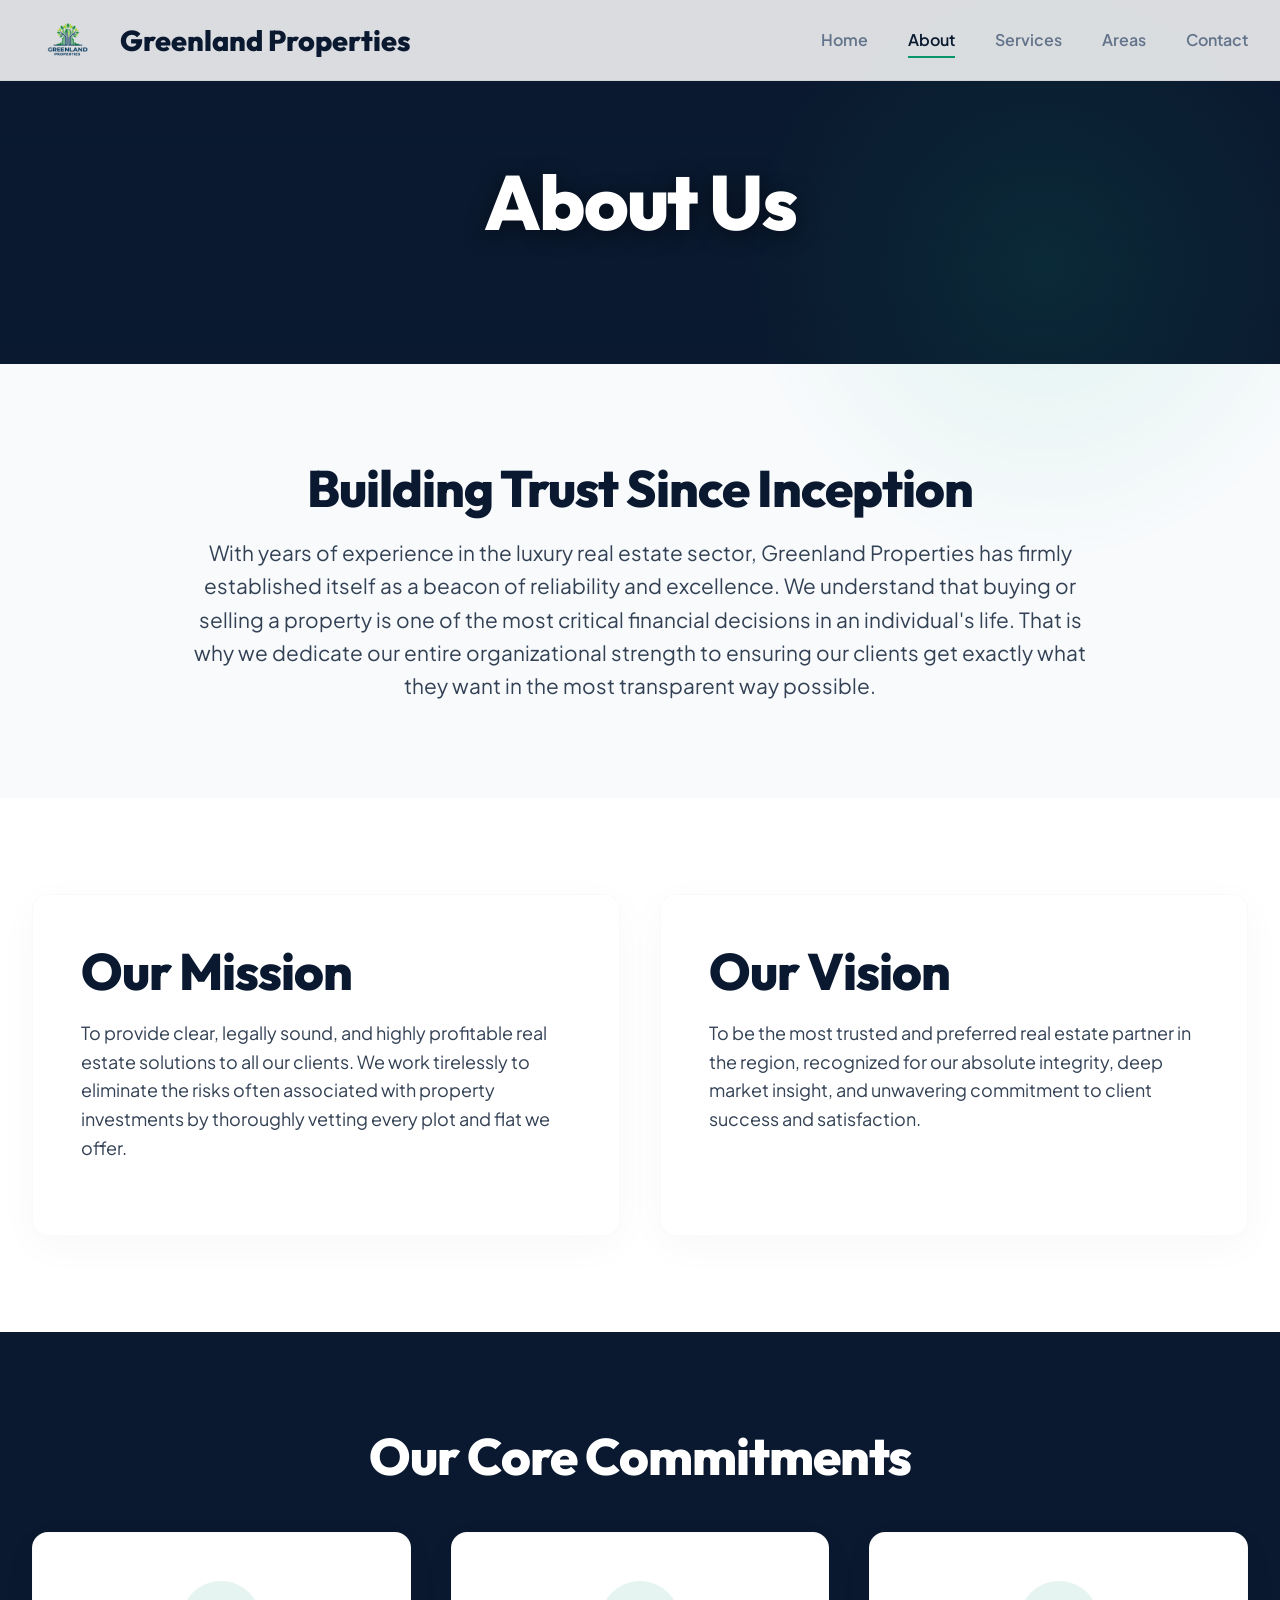
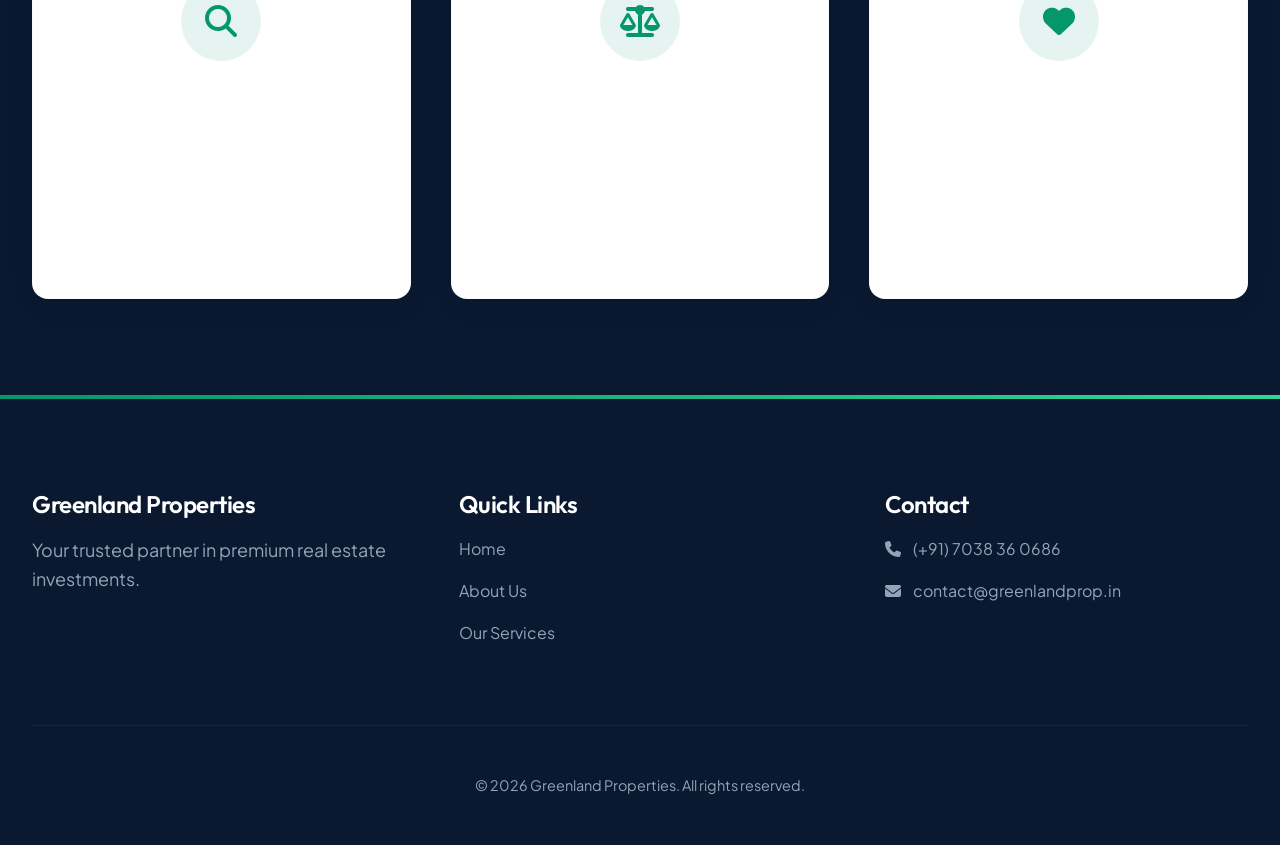
==== about.html @ 23082837 "New layout" ====
<!DOCTYPE html>
<html lang="en">
<head>
  <meta charset="UTF-8">
  <meta name="viewport" content="width=device-width, initial-scale=1.0">
  <title>About Us - Greenland Properties</title>
  
  <link rel="preconnect" href="https://fonts.googleapis.com">
  <link rel="preconnect" href="https://fonts.gstatic.com" crossorigin>
  <link href="https://fonts.googleapis.com/css2?family=Outfit:wght@300;400;600;800&family=Plus+Jakarta+Sans:wght@400;500;600;700&display=swap" rel="stylesheet">
  <link rel="stylesheet" href="https://cdnjs.cloudflare.com/ajax/libs/font-awesome/6.4.0/css/all.min.css">
  <link rel="stylesheet" href="assets/css/style.css">
</head>
<body>

  <!-- HEADER -->
  <header class="header">
    <div class="container nav-container">
      <a href="index.html" class="logo">
        <img src="assets/images/Logo.png" alt="Logo" class="brand-logo" onerror="this.src='https://placehold.co/200x50?text=LOGO'">
        Greenland Properties
      </a>
      <nav>
        <ul class="nav-menu">
          <li><a href="index.html" class="nav-link">Home</a></li>
          <li><a href="about.html" class="nav-link active">About</a></li>
          <li><a href="services.html" class="nav-link">Services</a></li>
          <li><a href="areas.html" class="nav-link">Areas</a></li>
          <li><a href="contact.html" class="nav-link">Contact</a></li>
        </ul>
      </nav>
    </div>
  </header>

  <main id="page-content" class="fade-wrapper">
    <!-- HERO -->
    <section class="hero" style="padding: 10rem 0 6rem;">
      <div class="container hero-content text-center">
        <h1 class="reveal">About Us</h1>
      </div>
    </section>

    <!-- INTRO -->
    <section class="section">
      <div class="container text-center">
        <h2 class="reveal">Building Trust Since Inception</h2>
        <p class="reveal" style="font-size: 1.3rem; max-width: 900px; margin: 0 auto;">With years of experience in the luxury real estate sector, Greenland Properties has firmly established itself as a beacon of reliability and excellence. We understand that buying or selling a property is one of the most critical financial decisions in an individual's life. That is why we dedicate our entire organizational strength to ensuring our clients get exactly what they want in the most transparent way possible.</p>
      </div>
    </section>

    <!-- MISSION & VISION -->
    <section class="section bg-light">
      <div class="container">
        <div class="crowded-flex">
          <div class="card reveal" style="flex: 1 1 400px;">
            <h2>Our Mission</h2>
            <p>To provide clear, legally sound, and highly profitable real estate solutions to all our clients. We work tirelessly to eliminate the risks often associated with property investments by thoroughly vetting every plot and flat we offer.</p>
          </div>
          <div class="card reveal" style="flex: 1 1 400px;">
            <h2>Our Vision</h2>
            <p>To be the most trusted and preferred real estate partner in the region, recognized for our absolute integrity, deep market insight, and unwavering commitment to client success and satisfaction.</p>
          </div>
        </div>
      </div>
    </section>

    <!-- COMMITMENT -->
    <section class="section bg-dark">
      <div class="container">
        <h2 class="text-center reveal">Our Core Commitments</h2>
        <div class="dense-grid">
          <div class="card reveal text-center">
            <div style="background: rgba(5, 150, 105, 0.1); width: 80px; height: 80px; margin: 0 auto 1.5rem; border-radius: 50%; display: flex; align-items:center; justify-content:center;">
              <i class="fas fa-search" style="font-size: 2rem; color: var(--accent-green);"></i>
            </div>
            <h3 style="justify-content: center;">Transparency</h3>
            <p>No hidden fees or surprise clauses. We deliver open communication at every step.</p>
          </div>
          <div class="card reveal text-center">
             <div style="background: rgba(5, 150, 105, 0.1); width: 80px; height: 80px; margin: 0 auto 1.5rem; border-radius: 50%; display: flex; align-items:center; justify-content:center;">
              <i class="fas fa-balance-scale" style="font-size: 2rem; color: var(--accent-green);"></i>
            </div>
            <h3 style="justify-content: center;">Legal Integrity</h3>
            <p>We do not compromise on the legal status of the properties we deal in.</p>
          </div>
          <div class="card reveal text-center">
             <div style="background: rgba(5, 150, 105, 0.1); width: 80px; height: 80px; margin: 0 auto 1.5rem; border-radius: 50%; display: flex; align-items:center; justify-content:center;">
              <i class="fas fa-heart" style="font-size: 2rem; color: var(--accent-green);"></i>
            </div>
            <h3 style="justify-content: center;">Client First</h3>
            <p>Your investment goals dictate our strategy. We listen and then we deliver.</p>
          </div>
        </div>
      </div>
    </section>
  </main>

  <!-- FOOTER -->
  <footer class="footer">
    <!-- Footer content omitted for brevity in code blocks, but it identical to index -->
    <div class="container">
      <div class="footer-grid reveal">
        <div>
          <h3>Greenland Properties</h3>
          <p style="margin-top: 1rem;">Your trusted partner in premium real estate investments.</p>
        </div>
        <div>
          <h3>Quick Links</h3>
          <ul style="margin-top: 1rem;">
            <li><a href="index.html">Home</a></li>
            <li><a href="about.html">About Us</a></li>
            <li><a href="services.html">Our Services</a></li>
          </ul>
        </div>
        <div>
          <h3>Contact</h3>
          <ul style="margin-top: 1rem;">
            <li><i class="fas fa-phone" style="width: 25px;"></i> (+91) 7038 36 0686</li>
            <li><i class="fas fa-envelope" style="width: 25px;"></i> contact@greenlandprop.in</li>
          </ul>
        </div>
      </div>
      <div class="copyright">
        &copy; 2026 Greenland Properties. All rights reserved.
      </div>
    </div>
  </footer>

  <script src="assets/js/main.js"></script>
</body>
</html>
---- assets/css/style.css ----
/* ======================================= */
/* Premium Reset & Variables */
/* ======================================= */
@import url('https://fonts.googleapis.com/css2?family=Outfit:wght@300;400;600;800&family=Plus+Jakarta+Sans:wght@400;500;600;700&display=swap');

:root {
  --primary-white: #FFFFFF;
  --secondary-bg: #F8FAFC; /* Frosty gray */
  --primary-dark-blue: #0A192F; /* Premium tech navy */
  --secondary-blue: #112240;
  --accent-green: #059669; /* Emerald premium */
  --accent-green-hover: #10B981;

  --heading-font: 'Outfit', sans-serif;
  --body-font: 'Plus Jakarta Sans', sans-serif;

  --transition-smooth: all 0.5s cubic-bezier(0.25, 1, 0.5, 1);
}

* {
  margin: 0;
  padding: 0;
  box-sizing: border-box;
}

body {
  font-family: var(--body-font);
  color: #334155; /* Slate color for premium readability */
  background-color: var(--secondary-bg);
  line-height: 1.6;
  overflow-x: hidden;
  font-size: 16px;
  -webkit-font-smoothing: antialiased;
}

/* ======================================= */
/* Typography */
/* ======================================= */
h1, h2, h3, h4, h5, h6 {
  font-family: var(--heading-font);
  font-weight: 800;
  line-height: 1.1;
  color: var(--primary-dark-blue);
  margin-bottom: 1.2rem;
  letter-spacing: -0.02em;
}

h1 { font-size: clamp(3rem, 6vw, 5rem); }
h2 { font-size: clamp(2.2rem, 4vw, 3.5rem); }
h3 { font-size: clamp(1.5rem, 2.5vw, 2rem); font-weight: 600; }
h4 { font-size: 1.25rem; font-weight: 600; }

p { margin-bottom: 1.5rem; font-size: 1.125rem; }

/* ======================================= */
/* Seamless Transitions & Interaction */
/* ======================================= */
/* Wrapping block for JS to fade */
.fade-wrapper {
  opacity: 0;
  transform: translateY(15px);
  animation: pageFadeIn 0.8s cubic-bezier(0.16, 1, 0.3, 1) forwards;
}

.fade-wrapper.fade-out {
  opacity: 0;
  transform: translateY(-15px);
  transition: opacity 0.4s ease, transform 0.4s ease;
}

@keyframes pageFadeIn {
  to {
    opacity: 1;
    transform: translateY(0);
  }
}

/* Scroll Reveals */
.reveal {
  opacity: 0;
  transform: translateY(30px);
  transition: var(--transition-smooth);
}
.reveal.active {
  opacity: 1;
  transform: translateY(0);
}

/* Base Link */
a {
  color: var(--accent-green);
  text-decoration: none;
  transition: color 0.3s ease;
}
a:hover {
  color: var(--accent-green-hover);
}

/* ======================================= */
/* Layout & Density */
/* ======================================= */
.container {
  max-width: 1700px;
  margin: 0 auto;
  padding: 0 2rem;
}

.section {
  padding: 6rem 0;
}

.dense-grid {
  display: grid;
  grid-template-columns: repeat(auto-fit, minmax(320px, 1fr));
  gap: 2.5rem; 
  margin-top: 3rem;
}

.crowded-flex {
  display: flex;
  flex-wrap: wrap;
  align-items: stretch;
  gap: 2.5rem;
}

.text-center { text-align: center; }

/* Buttons  */
.btn {
  display: inline-flex;
  align-items: center;
  justify-content: center;
  padding: 1rem 2.5rem;
  background-color: var(--accent-green);
  color: var(--primary-white);
  border-radius: 50px;
  font-weight: 600;
  font-family: var(--body-font);
  font-size: 1.1rem;
  border: none;
  cursor: pointer;
  transition: var(--transition-smooth);
  box-shadow: 0 10px 25px rgba(5, 150, 105, 0.3);
}

.btn:hover {
  background-color: var(--accent-green-hover);
  transform: translateY(-4px);
  box-shadow: 0 15px 35px rgba(5, 150, 105, 0.4);
  color: white;
}

.btn-secondary {
  background-color: var(--primary-white);
  color: var(--primary-dark-blue);
  box-shadow: 0 10px 25px rgba(0,0,0,0.05);
}

.btn-secondary:hover {
  background-color: var(--primary-dark-blue);
  color: var(--primary-white);
  box-shadow: 0 15px 35px rgba(10, 25, 47, 0.2);
}

/* ======================================= */
/* Glassmorphism Header */
/* ======================================= */
.header {
  position: fixed;
  top: 0; left:0; right:0;
  background: rgba(255, 255, 255, 0.85);
  backdrop-filter: blur(16px);
  -webkit-backdrop-filter: blur(16px);
  z-index: 1000;
  padding: 1rem 0;
  border-bottom: 1px solid rgba(0,0,0,0.05);
  transition: var(--transition-smooth);
}

.header.scrolled {
  padding: 0.5rem 0;
  box-shadow: 0 4px 30px rgba(0,0,0,0.03);
}

.nav-container {
  display: flex;
  justify-content: space-between;
  align-items: center;
}

.logo {
  display: flex;
  align-items: center;
  gap: 1rem;
  font-family: var(--heading-font);
  font-size: 1.8rem;
  font-weight: 800;
  color: var(--primary-dark-blue);
}

.brand-logo {
  height: 3rem;
  width: auto;
}

.nav-menu {
  display: flex;
  list-style: none;
  gap: 2.5rem;
  align-items: center;
}

.nav-link {
  color: #64748B;
  font-weight: 600;
  font-size: 1rem;
  position: relative;
  padding: 0.5rem 0;
}

.nav-link::after {
  content: '';
  position: absolute;
  bottom: 0; left: 0; right: 0;
  height: 2px;
  background: var(--accent-green);
  transform: scaleX(0);
  transform-origin: right;
  transition: transform 0.4s cubic-bezier(0.86, 0, 0.07, 1);
}

.nav-link:hover, .nav-link.active {
  color: var(--primary-dark-blue);
}

.nav-link:hover::after, .nav-link.active::after {
  transform: scaleX(1);
  transform-origin: left;
}

/* ======================================= */
/* Hero Section */
/* ======================================= */
.hero {
  background-color: var(--primary-dark-blue);
  background-image: linear-gradient(rgba(10, 25, 47, 0.70), rgba(10, 25, 47, 0.90)), url('https://images.unsplash.com/photo-1600585154340-be6161a56a0c?w=1920&h=1080&fit=crop');
  background-size: cover;
  background-position: center;
  background-attachment: fixed;
  padding: 14rem 0 10rem;
  position: relative;
}

/* Abstract premium shapes behind hero */
.hero::before {
  content: '';
  position: absolute;
  top: -10%; right: -5%;
  width: 600px; height: 600px;
  background: radial-gradient(circle, rgba(16,185,129,0.1) 0%, rgba(255,255,255,0) 70%);
  border-radius: 50%;
  z-index: 0;
}

.hero-content {
  position: relative;
  z-index: 2;
  max-width: 900px;
}

.hero h1 {
  color: var(--primary-white);
  margin-bottom: 1.5rem;
  text-shadow: 0 4px 20px rgba(0,0,0,0.5);
}

.hero p {
  color: #E2E8F0;
  text-shadow: 0 2px 10px rgba(0,0,0,0.5);
}


/* ======================================= */
/* Premium Cards */
/* ======================================= */
.bg-light { background-color: var(--primary-white); }
.bg-dark { background-color: var(--primary-dark-blue); color: var(--primary-white); }
.bg-dark h2, .bg-dark h3, .bg-dark p { color: var(--primary-white); }

.card {
  background: var(--primary-white);
  border-radius: 16px;
  padding: 3rem;
  box-shadow: 0 10px 40px rgba(0,0,0,0.03);
  border: 1px solid rgba(0,0,0,0.02);
  transition: var(--transition-smooth);
}

.card:hover {
  transform: translateY(-8px);
  box-shadow: 0 20px 50px rgba(0,0,0,0.08);
}

.card h3 {
  display: flex;
  align-items: center;
  gap: 1rem;
}
.card h3 i {
  color: var(--accent-green);
  font-size: 1.8rem;
}

/* Property Cards */
.property-card {
  background: var(--primary-white);
  border-radius: 16px;
  overflow: hidden;
  box-shadow: 0 10px 30px rgba(0,0,0,0.04);
  transition: var(--transition-smooth);
}

.property-card:hover {
  transform: translateY(-10px);
  box-shadow: 0 25px 50px rgba(0,0,0,0.1);
}

.property-img {
  height: 260px;
  width: 100%;
  object-fit: cover;
  transition: transform 0.8s ease;
}

.property-card:hover .property-img {
  transform: scale(1.05);
}

.property-info {
  padding: 2rem;
}

.property-price {
  font-family: var(--heading-font);
  font-size: 2.2rem;
  font-weight: 800;
  color: var(--accent-green);
  margin-bottom: 0.5rem;
}

/* ======================================= */
/* UI Elements & Forms */
/* ======================================= */
.contact-form {
  background: var(--primary-white);
  padding: 3.5rem;
  border-radius: 20px;
  box-shadow: 0 20px 60px rgba(0,0,0,0.05);
}

.form-group {
  margin-bottom: 2rem;
}

.form-group label {
  display: block;
  font-weight: 600;
  margin-bottom: 0.8rem;
  color: var(--primary-dark-blue);
}

.form-group input, 
.form-group textarea {
  width: 100%;
  padding: 1.2rem 1.5rem;
  border: 1px solid #E2E8F0;
  border-radius: 12px;
  font-family: var(--body-font);
  font-size: 1rem;
  background: #F8FAFC;
  transition: var(--transition-smooth);
}

.form-group input:focus, 
.form-group textarea:focus {
  outline: none;
  border-color: var(--accent-green);
  background: var(--primary-white);
  box-shadow: 0 0 0 4px rgba(16, 185, 129, 0.1);
}

/* ======================================= */
/* Footer */
/* ======================================= */
.footer {
  background-color: var(--primary-dark-blue);
  color: #94A3B8;
  padding: 6rem 0 3rem;
  position: relative;
  overflow: hidden;
}

.footer::before {
  content: '';
  position: absolute;
  top: 0; left: 0; right: 0;
  height: 4px;
  background: linear-gradient(90deg, var(--accent-green) 0%, #34D399 100%);
}

.footer-grid {
  display: grid;
  grid-template-columns: repeat(auto-fit, minmax(200px, 1fr));
  gap: 4rem;
  margin-bottom: 4rem;
}

.footer h3 {
  color: var(--primary-white);
  font-size: 1.5rem;
}

.footer ul {
  list-style: none;
}

.footer ul li {
  margin-bottom: 1rem;
}

.footer a {
  color: #94A3B8;
  transition: var(--transition-smooth);
}

.footer a:hover {
  color: var(--primary-white);
  padding-left: 5px;
}

.copyright {
  text-align: center;
  padding-top: 3rem;
  border-top: 1px solid rgba(255,255,255,0.05);
  font-size: 0.9rem;
}

/* ======================================= */
/* Responsive */
/* ======================================= */
@media (max-width: 768px) {
  .hero { padding: 8rem 0 5rem; }
  .header { padding: 1rem; }
  .nav-menu { display: none; } /* Would need a hamburger in strict production, simplified for flow */
  .dense-grid { grid-template-columns: 1fr; }
  .card { padding: 2rem; }
}
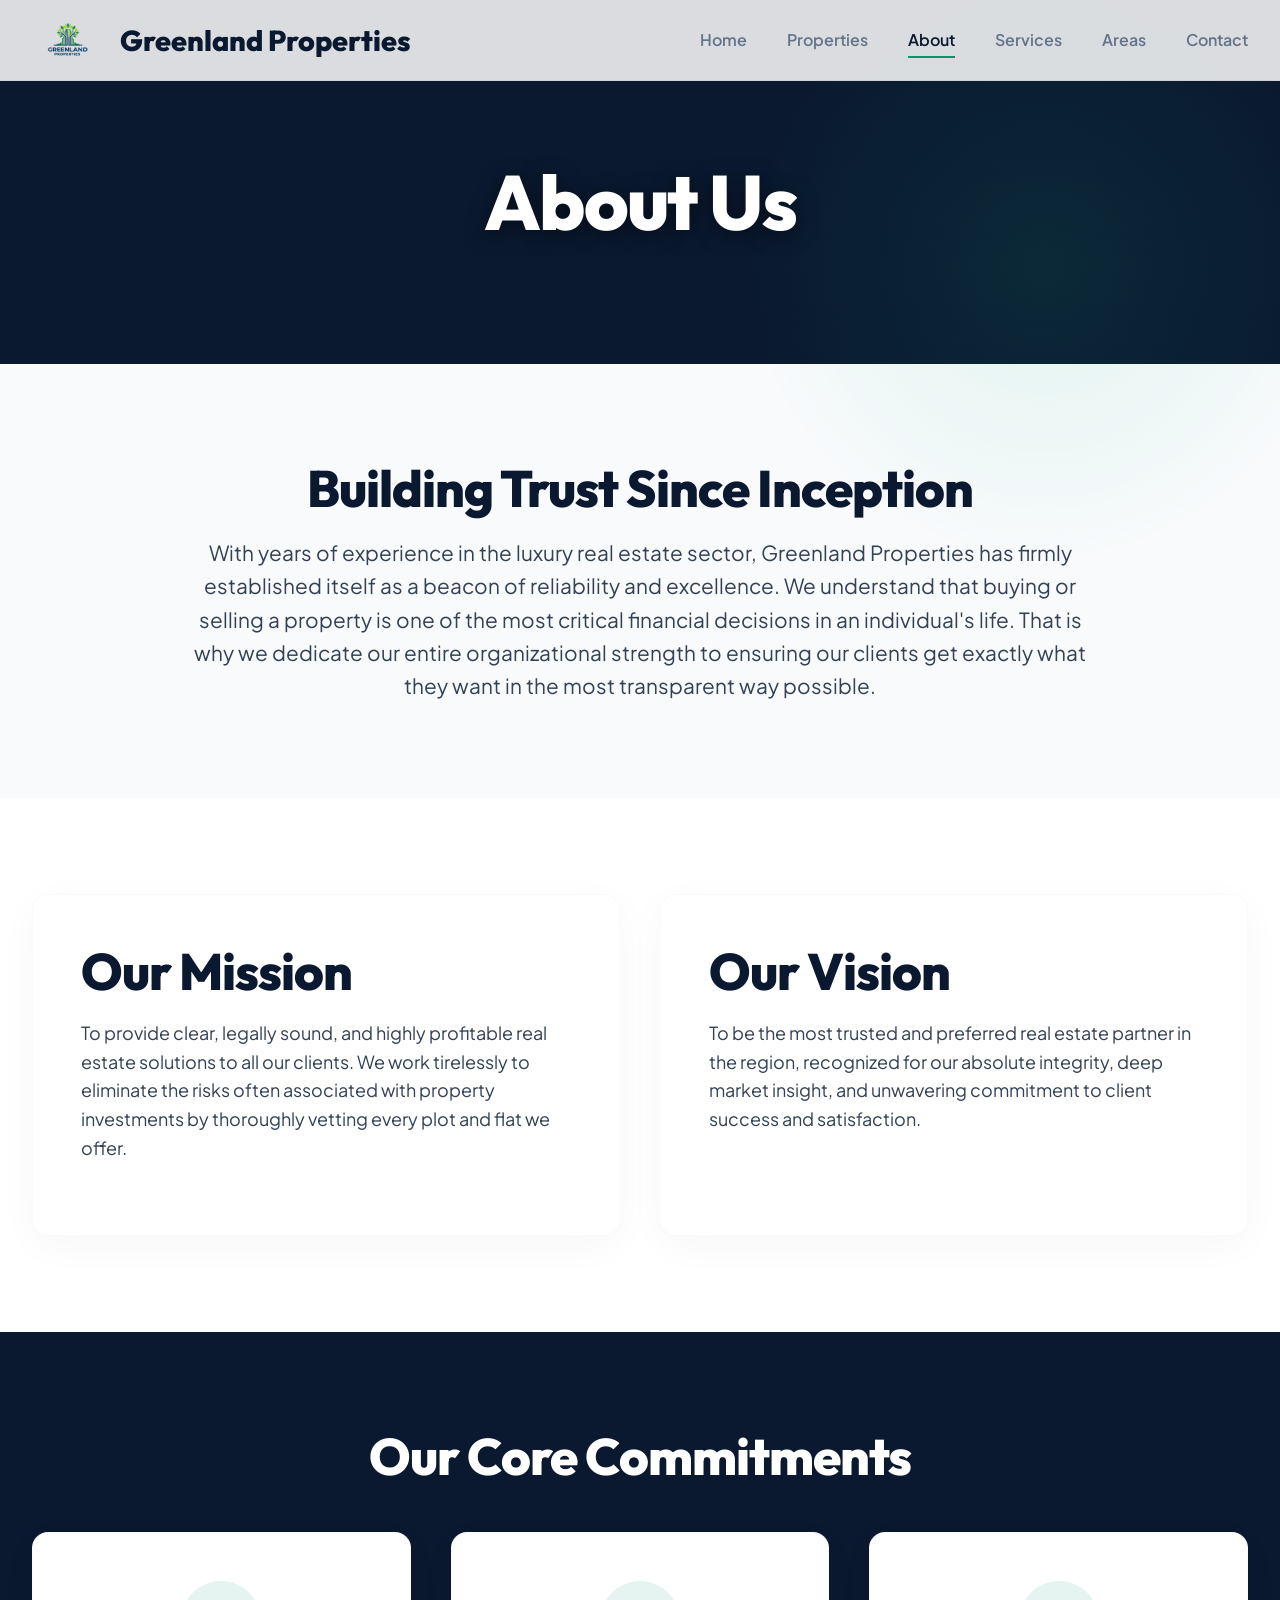
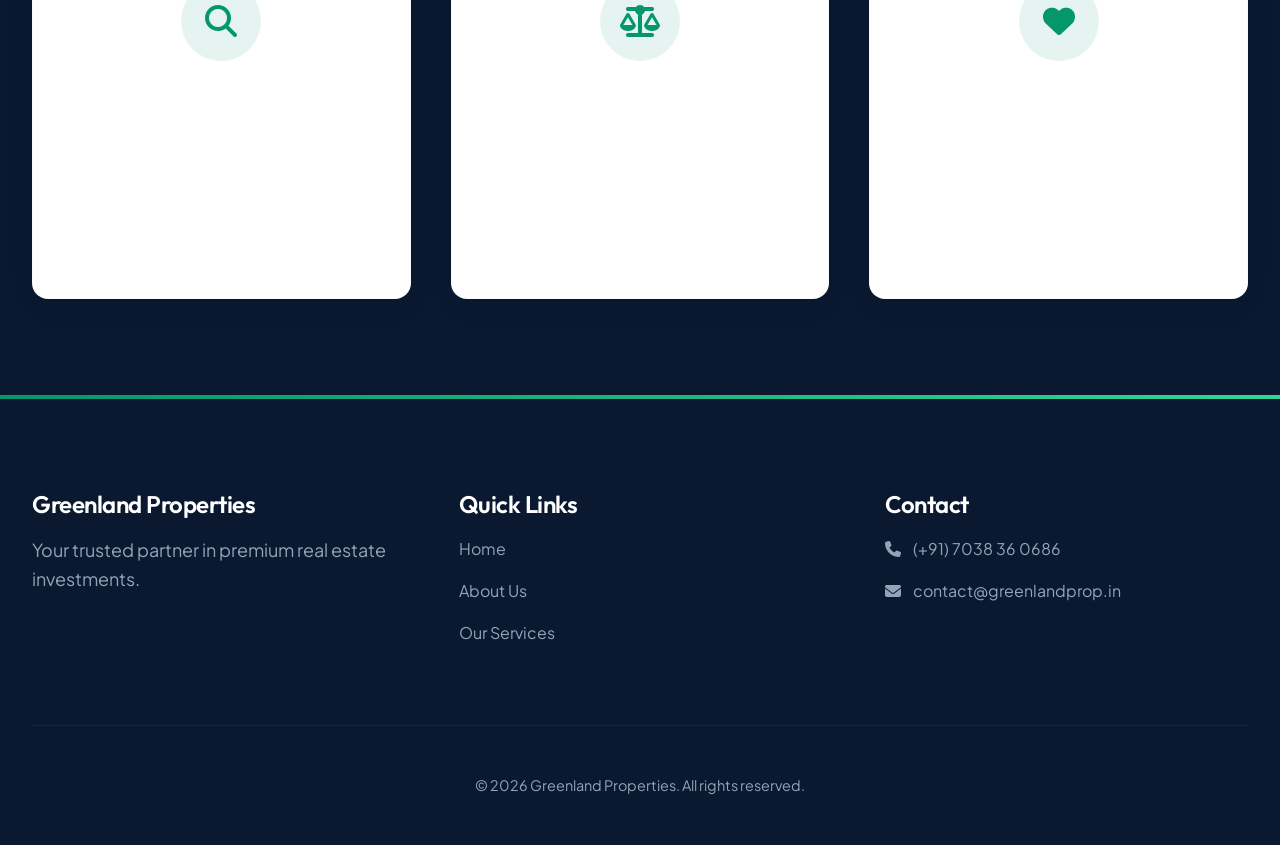
==== commit df6c12af: "Added Properties Page" ====
--- a/about.html
+++ b/about.html
@@ -23,6 +23,7 @@
       <nav>
         <ul class="nav-menu">
           <li><a href="index.html" class="nav-link">Home</a></li>
+          <li><a href="properties.html" class="nav-link">Properties</a></li>
           <li><a href="about.html" class="nav-link active">About</a></li>
           <li><a href="services.html" class="nav-link">Services</a></li>
           <li><a href="areas.html" class="nav-link">Areas</a></li>
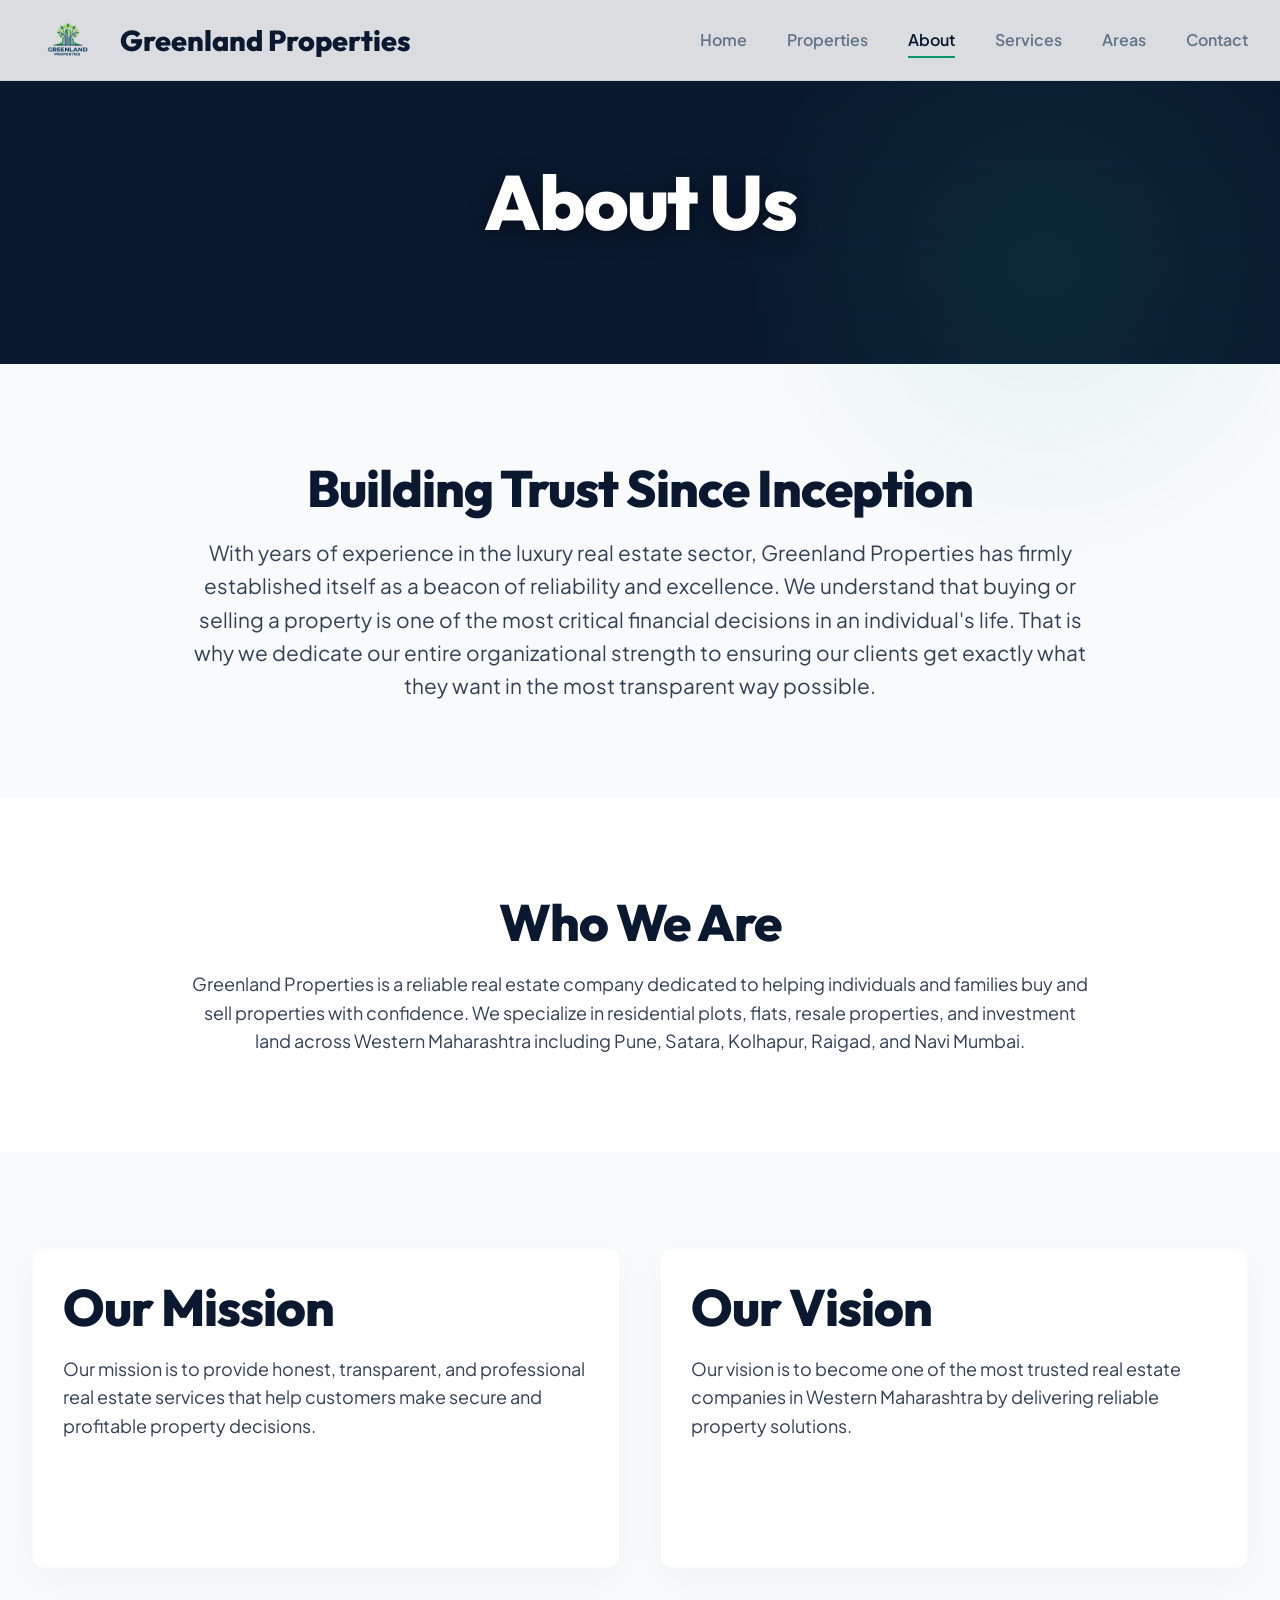
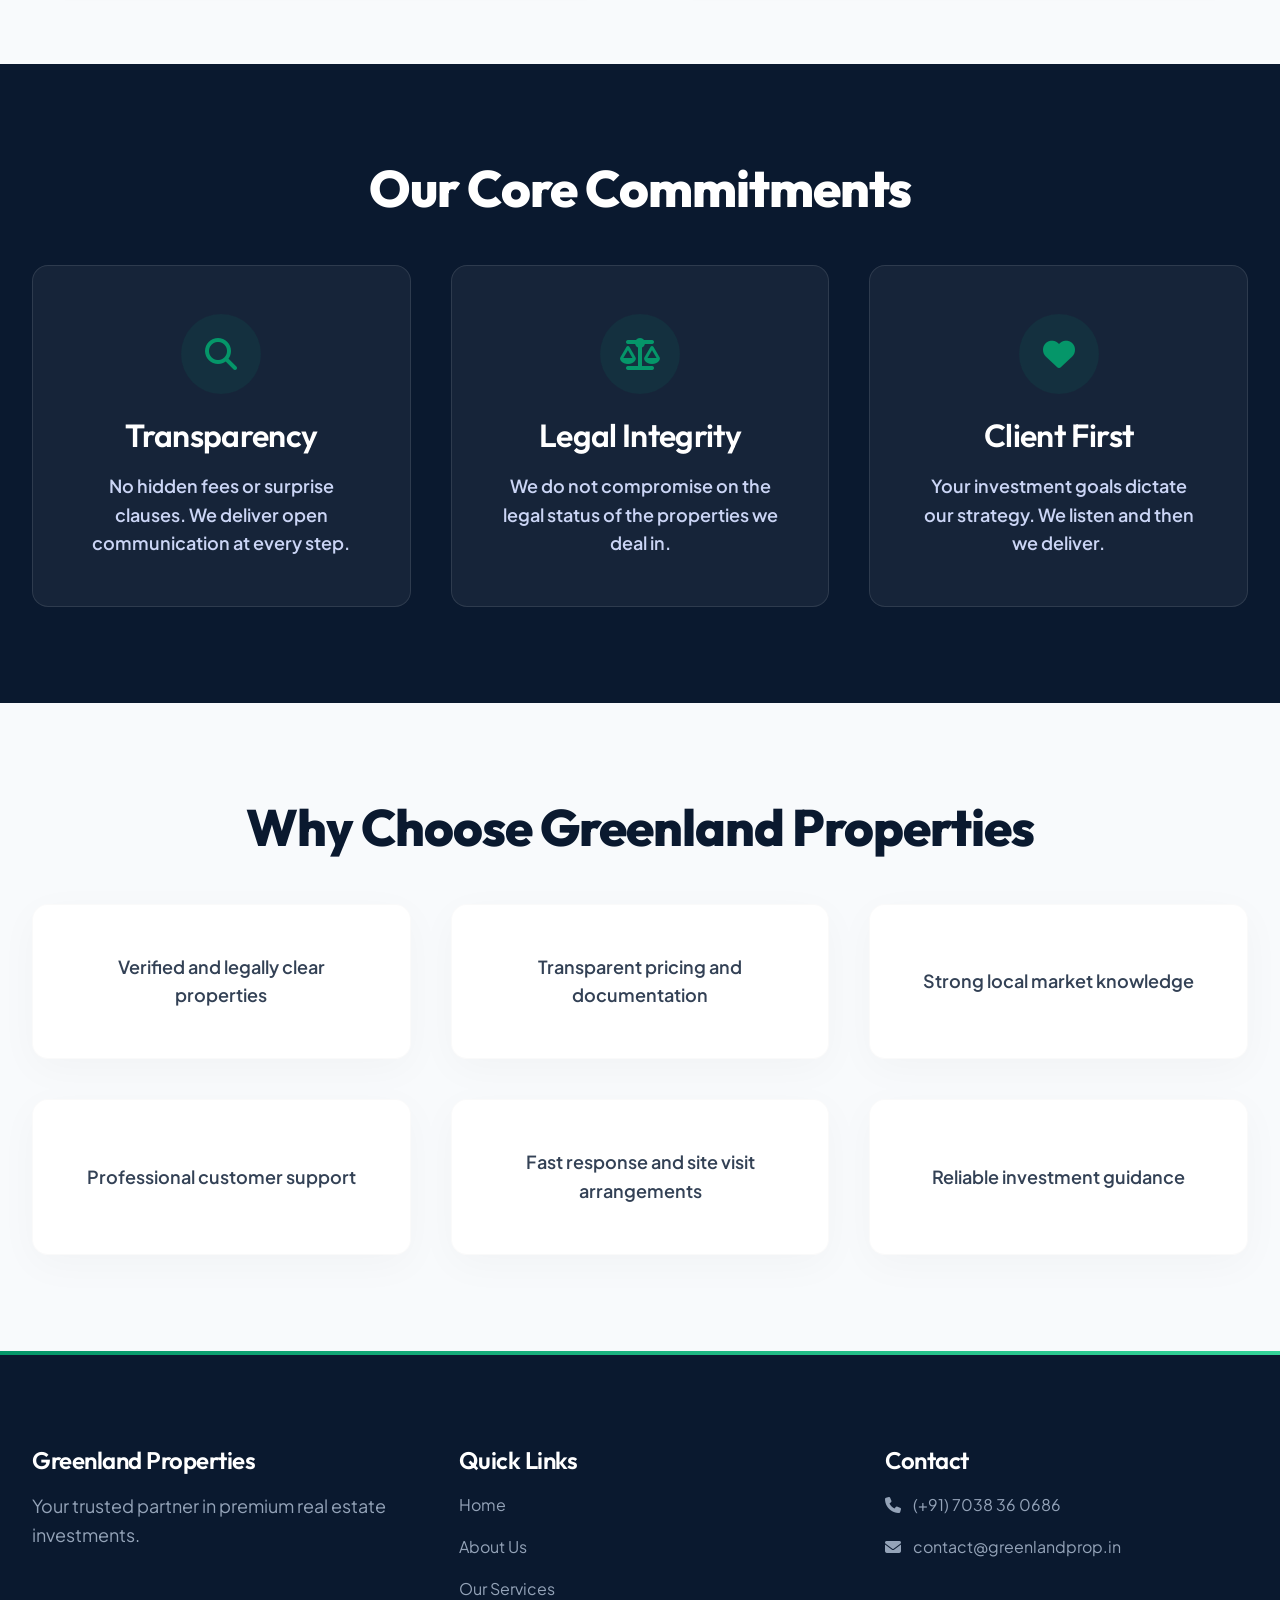
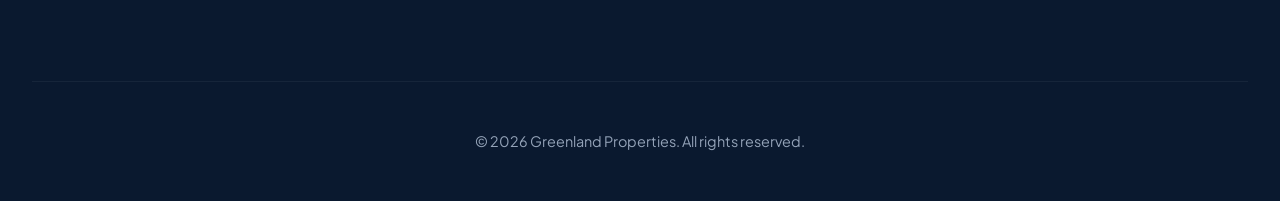
==== commit 035b0996: "Updated information regarding about us, services and areas" ====
--- a/about.html
+++ b/about.html
@@ -1,23 +1,28 @@
 <!DOCTYPE html>
 <html lang="en">
+
 <head>
   <meta charset="UTF-8">
   <meta name="viewport" content="width=device-width, initial-scale=1.0">
   <title>About Us - Greenland Properties</title>
-  
+
   <link rel="preconnect" href="https://fonts.googleapis.com">
   <link rel="preconnect" href="https://fonts.gstatic.com" crossorigin>
-  <link href="https://fonts.googleapis.com/css2?family=Outfit:wght@300;400;600;800&family=Plus+Jakarta+Sans:wght@400;500;600;700&display=swap" rel="stylesheet">
+  <link
+    href="https://fonts.googleapis.com/css2?family=Outfit:wght@300;400;600;800&family=Plus+Jakarta+Sans:wght@400;500;600;700&display=swap"
+    rel="stylesheet">
   <link rel="stylesheet" href="https://cdnjs.cloudflare.com/ajax/libs/font-awesome/6.4.0/css/all.min.css">
   <link rel="stylesheet" href="assets/css/style.css">
 </head>
+
 <body>
 
   <!-- HEADER -->
   <header class="header">
     <div class="container nav-container">
       <a href="index.html" class="logo">
-        <img src="assets/images/Logo.png" alt="Logo" class="brand-logo" onerror="this.src='https://placehold.co/200x50?text=LOGO'">
+        <img src="assets/images/Logo.png" alt="Logo" class="brand-logo"
+          onerror="this.src='https://placehold.co/200x50?text=LOGO'">
         Greenland Properties
       </a>
       <nav>
@@ -34,6 +39,7 @@
   </header>
 
   <main id="page-content" class="fade-wrapper">
+
     <!-- HERO -->
     <section class="hero" style="padding: 10rem 0 6rem;">
       <div class="container hero-content text-center">
@@ -45,22 +51,81 @@
     <section class="section">
       <div class="container text-center">
         <h2 class="reveal">Building Trust Since Inception</h2>
-        <p class="reveal" style="font-size: 1.3rem; max-width: 900px; margin: 0 auto;">With years of experience in the luxury real estate sector, Greenland Properties has firmly established itself as a beacon of reliability and excellence. We understand that buying or selling a property is one of the most critical financial decisions in an individual's life. That is why we dedicate our entire organizational strength to ensuring our clients get exactly what they want in the most transparent way possible.</p>
+        <p class="reveal" style="font-size: 1.3rem; max-width: 900px; margin: 0 auto;">With years of experience in the
+          luxury real estate sector, Greenland Properties has firmly established itself as a beacon of reliability and
+          excellence. We understand that buying or selling a property is one of the most critical financial decisions in
+          an individual's life. That is why we dedicate our entire organizational strength to ensuring our clients get
+          exactly what they want in the most transparent way possible.</p>
+      </div>
+    </section>
+
+    <!-- COMPANY OVERVIEW -->
+    <section class="section bg-light">
+      <div class="container text-center">
+        <h2 class="reveal">Who We Are</h2>
+        <p class="reveal" style="max-width: 900px; margin: 0 auto;">Greenland Properties is a reliable real estate
+          company dedicated to helping individuals and families buy and sell properties with confidence. We specialize
+          in residential plots, flats, resale properties, and investment land across Western Maharashtra including Pune,
+          Satara, Kolhapur, Raigad, and Navi Mumbai.</p>
       </div>
     </section>
 
     <!-- MISSION & VISION -->
-    <section class="section bg-light">
+    <section class="section">
       <div class="container">
         <div class="crowded-flex">
-          <div class="card reveal" style="flex: 1 1 400px;">
-            <h2>Our Mission</h2>
-            <p>To provide clear, legally sound, and highly profitable real estate solutions to all our clients. We work tirelessly to eliminate the risks often associated with property investments by thoroughly vetting every plot and flat we offer.</p>
-          </div>
-          <div class="card reveal" style="flex: 1 1 400px;">
-            <h2>Our Vision</h2>
-            <p>To be the most trusted and preferred real estate partner in the region, recognized for our absolute integrity, deep market insight, and unwavering commitment to client success and satisfaction.</p>
-          </div>
+
+          <!-- Mission Card -->
+          <div class="flip-card">
+            <div class="flip-card-inner">
+
+              <!-- Front -->
+              <div class="flip-card-front card">
+                <h2>Our Mission</h2>
+                <p>Our mission is to provide honest, transparent, and professional real estate services that help
+                  customers make secure and profitable property decisions.</p>
+              </div>
+
+              <!-- Back -->
+              <div class="flip-card-back card">
+                <h2 class="heading-white">Our Mission</h2>
+                <ul>
+                  <li>Providing genuine and legally verified properties</li>
+                  <li>Maintaining transparency in pricing and documentation</li>
+                  <li>Helping customers make safe investment decisions</li>
+                  <li>Delivering fast and professional service</li>
+                  <li>Supporting clients throughout the process</li>
+                </ul>
+              </div>
+
+            </div>
+          </div>
+
+          <!-- Vision Card -->
+          <div class="flip-card">
+            <div class="flip-card-inner">
+
+              <!-- Front -->
+              <div class="flip-card-front card">
+                <h2>Our Vision</h2>
+                <p>Our vision is to become one of the most trusted real estate companies in Western Maharashtra by
+                  delivering reliable property solutions.</p>
+              </div>
+
+              <!-- Back -->
+              <div class="flip-card-back card">
+                <h2 class="heading-white">Our Vision</h2>
+                <ul>
+                  <li>Expanding services across Maharashtra</li>
+                  <li>Building a strong investor network</li>
+                  <li>Providing affordable property opportunities</li>
+                  <li>Maintaining a reputation for transparency</li>
+                </ul>
+              </div>
+
+            </div>
+          </div>
+
         </div>
       </div>
     </section>
@@ -71,21 +136,24 @@
         <h2 class="text-center reveal">Our Core Commitments</h2>
         <div class="dense-grid">
           <div class="card reveal text-center">
-            <div style="background: rgba(5, 150, 105, 0.1); width: 80px; height: 80px; margin: 0 auto 1.5rem; border-radius: 50%; display: flex; align-items:center; justify-content:center;">
+            <div
+              style="background: rgba(5, 150, 105, 0.1); width: 80px; height: 80px; margin: 0 auto 1.5rem; border-radius: 50%; display: flex; align-items: center; justify-content: center;">
               <i class="fas fa-search" style="font-size: 2rem; color: var(--accent-green);"></i>
             </div>
             <h3 style="justify-content: center;">Transparency</h3>
             <p>No hidden fees or surprise clauses. We deliver open communication at every step.</p>
           </div>
           <div class="card reveal text-center">
-             <div style="background: rgba(5, 150, 105, 0.1); width: 80px; height: 80px; margin: 0 auto 1.5rem; border-radius: 50%; display: flex; align-items:center; justify-content:center;">
+            <div
+              style="background: rgba(5, 150, 105, 0.1); width: 80px; height: 80px; margin: 0 auto 1.5rem; border-radius: 50%; display: flex; align-items: center; justify-content: center;">
               <i class="fas fa-balance-scale" style="font-size: 2rem; color: var(--accent-green);"></i>
             </div>
             <h3 style="justify-content: center;">Legal Integrity</h3>
             <p>We do not compromise on the legal status of the properties we deal in.</p>
           </div>
           <div class="card reveal text-center">
-             <div style="background: rgba(5, 150, 105, 0.1); width: 80px; height: 80px; margin: 0 auto 1.5rem; border-radius: 50%; display: flex; align-items:center; justify-content:center;">
+            <div
+              style="background: rgba(5, 150, 105, 0.1); width: 80px; height: 80px; margin: 0 auto 1.5rem; border-radius: 50%; display: flex; align-items: center; justify-content: center;">
               <i class="fas fa-heart" style="font-size: 2rem; color: var(--accent-green);"></i>
             </div>
             <h3 style="justify-content: center;">Client First</h3>
@@ -94,11 +162,38 @@
         </div>
       </div>
     </section>
+
+    <!-- WHY CHOOSE US -->
+    <section class="section">
+      <div class="container">
+        <h2 class="text-center reveal">Why Choose Greenland Properties</h2>
+        <div class="dense-grid">
+          <div class="card reveal">
+            <p>Verified and legally clear properties</p>
+          </div>
+          <div class="card reveal">
+            <p>Transparent pricing and documentation</p>
+          </div>
+          <div class="card reveal">
+            <p>Strong local market knowledge</p>
+          </div>
+          <div class="card reveal">
+            <p>Professional customer support</p>
+          </div>
+          <div class="card reveal">
+            <p>Fast response and site visit arrangements</p>
+          </div>
+          <div class="card reveal">
+            <p>Reliable investment guidance</p>
+          </div>
+        </div>
+      </div>
+    </section>
+
   </main>
 
   <!-- FOOTER -->
   <footer class="footer">
-    <!-- Footer content omitted for brevity in code blocks, but it identical to index -->
     <div class="container">
       <div class="footer-grid reveal">
         <div>
@@ -129,4 +224,5 @@
 
   <script src="assets/js/main.js"></script>
 </body>
-</html>
+
+</html>
--- a/assets/css/style.css
+++ b/assets/css/style.css
@@ -1,15 +1,19 @@
 /* ======================================= */
 /* Premium Reset & Variables */
 /* ======================================= */
-@import url('https://fonts.googleapis.com/css2?family=Outfit:wght@300;400;600;800&family=Plus+Jakarta+Sans:wght@400;500;600;700&display=swap');
 
 :root {
   --primary-white: #FFFFFF;
-  --secondary-bg: #F8FAFC; /* Frosty gray */
-  --primary-dark-blue: #0A192F; /* Premium tech navy */
+  --secondary-bg: #F8FAFC;
+  /* Frosty gray */
+  --primary-dark-blue: #0A192F;
+  /* Premium tech navy */
   --secondary-blue: #112240;
-  --accent-green: #059669; /* Emerald premium */
+  --accent-green: #059669;
+  /* Emerald premium */
   --accent-green-hover: #10B981;
+  --text-light: #64748b;
+  /* Muted secondary text */
 
   --heading-font: 'Outfit', sans-serif;
   --body-font: 'Plus Jakarta Sans', sans-serif;
@@ -25,7 +29,8 @@
 
 body {
   font-family: var(--body-font);
-  color: #334155; /* Slate color for premium readability */
+  color: #334155;
+  /* Slate color for premium readability */
   background-color: var(--secondary-bg);
   line-height: 1.6;
   overflow-x: hidden;
@@ -36,7 +41,12 @@
 /* ======================================= */
 /* Typography */
 /* ======================================= */
-h1, h2, h3, h4, h5, h6 {
+h1,
+h2,
+h3,
+h4,
+h5,
+h6 {
   font-family: var(--heading-font);
   font-weight: 800;
   line-height: 1.1;
@@ -45,12 +55,32 @@
   letter-spacing: -0.02em;
 }
 
-h1 { font-size: clamp(3rem, 6vw, 5rem); }
-h2 { font-size: clamp(2.2rem, 4vw, 3.5rem); }
-h3 { font-size: clamp(1.5rem, 2.5vw, 2rem); font-weight: 600; }
-h4 { font-size: 1.25rem; font-weight: 600; }
-
-p { margin-bottom: 1.5rem; font-size: 1.125rem; }
+h1 {
+  font-size: clamp(3rem, 6vw, 5rem);
+}
+
+h2 {
+  font-size: clamp(2.2rem, 4vw, 3.5rem);
+}
+
+.heading-white {
+  color: var(--primary-white);
+}
+
+h3 {
+  font-size: clamp(1.5rem, 2.5vw, 2rem);
+  font-weight: 600;
+}
+
+h4 {
+  font-size: 1.25rem;
+  font-weight: 600;
+}
+
+p {
+  margin-bottom: 1.5rem;
+  font-size: 1.125rem;
+}
 
 /* ======================================= */
 /* Seamless Transitions & Interaction */
@@ -75,12 +105,25 @@
   }
 }
 
+@keyframes fadeUp {
+  from {
+    opacity: 0;
+    transform: translateY(20px);
+  }
+
+  to {
+    opacity: 1;
+    transform: translateY(0);
+  }
+}
+
 /* Scroll Reveals */
 .reveal {
   opacity: 0;
   transform: translateY(30px);
   transition: var(--transition-smooth);
 }
+
 .reveal.active {
   opacity: 1;
   transform: translateY(0);
@@ -92,6 +135,7 @@
   text-decoration: none;
   transition: color 0.3s ease;
 }
+
 a:hover {
   color: var(--accent-green-hover);
 }
@@ -110,20 +154,43 @@
 }
 
 .dense-grid {
-  display: grid;
-  grid-template-columns: repeat(auto-fit, minmax(320px, 1fr));
-  gap: 2.5rem; 
+  display: flex;
+  flex-wrap: wrap;
+  justify-content: center;
+  gap: 2.5rem;
   margin-top: 3rem;
+}
+
+.dense-grid>* {
+  flex: 1 1 320px;
+  max-width: 480px;
+}
+
+/* Center content inside plain .card children of dense-grid */
+.dense-grid>.card {
+  display: flex;
+  flex-direction: column;
+  align-items: center;
+  justify-content: center;
+  text-align: center;
+}
+
+.dense-grid>.card p {
+  font-weight: 600;
+  margin-bottom: 0;
 }
 
 .crowded-flex {
   display: flex;
+  justify-content: center;
   flex-wrap: wrap;
   align-items: stretch;
   gap: 2.5rem;
 }
 
-.text-center { text-align: center; }
+.text-center {
+  text-align: center;
+}
 
 /* Buttons  */
 .btn {
@@ -153,7 +220,7 @@
 .btn-secondary {
   background-color: var(--primary-white);
   color: var(--primary-dark-blue);
-  box-shadow: 0 10px 25px rgba(0,0,0,0.05);
+  box-shadow: 0 10px 25px rgba(0, 0, 0, 0.05);
 }
 
 .btn-secondary:hover {
@@ -167,19 +234,21 @@
 /* ======================================= */
 .header {
   position: fixed;
-  top: 0; left:0; right:0;
+  top: 0;
+  left: 0;
+  right: 0;
   background: rgba(255, 255, 255, 0.85);
   backdrop-filter: blur(16px);
   -webkit-backdrop-filter: blur(16px);
   z-index: 1000;
   padding: 1rem 0;
-  border-bottom: 1px solid rgba(0,0,0,0.05);
+  border-bottom: 1px solid rgba(0, 0, 0, 0.05);
   transition: var(--transition-smooth);
 }
 
 .header.scrolled {
   padding: 0.5rem 0;
-  box-shadow: 0 4px 30px rgba(0,0,0,0.03);
+  box-shadow: 0 4px 30px rgba(0, 0, 0, 0.03);
 }
 
 .nav-container {
@@ -221,7 +290,9 @@
 .nav-link::after {
   content: '';
   position: absolute;
-  bottom: 0; left: 0; right: 0;
+  bottom: 0;
+  left: 0;
+  right: 0;
   height: 2px;
   background: var(--accent-green);
   transform: scaleX(0);
@@ -229,11 +300,13 @@
   transition: transform 0.4s cubic-bezier(0.86, 0, 0.07, 1);
 }
 
-.nav-link:hover, .nav-link.active {
+.nav-link:hover,
+.nav-link.active {
   color: var(--primary-dark-blue);
 }
 
-.nav-link:hover::after, .nav-link.active::after {
+.nav-link:hover::after,
+.nav-link.active::after {
   transform: scaleX(1);
   transform-origin: left;
 }
@@ -255,9 +328,11 @@
 .hero::before {
   content: '';
   position: absolute;
-  top: -10%; right: -5%;
-  width: 600px; height: 600px;
-  background: radial-gradient(circle, rgba(16,185,129,0.1) 0%, rgba(255,255,255,0) 70%);
+  top: -10%;
+  right: -5%;
+  width: 600px;
+  height: 600px;
+  background: radial-gradient(circle, rgba(16, 185, 129, 0.1) 0%, rgba(255, 255, 255, 0) 70%);
   border-radius: 50%;
   z-index: 0;
 }
@@ -271,34 +346,46 @@
 .hero h1 {
   color: var(--primary-white);
   margin-bottom: 1.5rem;
-  text-shadow: 0 4px 20px rgba(0,0,0,0.5);
+  text-shadow: 0 4px 20px rgba(0, 0, 0, 0.5);
 }
 
 .hero p {
   color: #E2E8F0;
-  text-shadow: 0 2px 10px rgba(0,0,0,0.5);
+  text-shadow: 0 2px 10px rgba(0, 0, 0, 0.5);
 }
 
 
 /* ======================================= */
 /* Premium Cards */
 /* ======================================= */
-.bg-light { background-color: var(--primary-white); }
-.bg-dark { background-color: var(--primary-dark-blue); color: var(--primary-white); }
-.bg-dark h2, .bg-dark h3, .bg-dark p { color: var(--primary-white); }
+.bg-light {
+  background-color: var(--primary-white);
+}
+
+.bg-dark {
+  background-color: var(--primary-dark-blue);
+  color: var(--primary-white);
+}
+
+.bg-dark h2,
+.bg-dark h3,
+.bg-dark p {
+  color: var(--primary-white);
+}
 
 .card {
   background: var(--primary-white);
   border-radius: 16px;
   padding: 3rem;
-  box-shadow: 0 10px 40px rgba(0,0,0,0.03);
-  border: 1px solid rgba(0,0,0,0.02);
+  box-shadow: 0 10px 40px rgba(0, 0, 0, 0.03);
+  border: 1px solid rgba(0, 0, 0, 0.02);
   transition: var(--transition-smooth);
 }
 
-.card:hover {
+/* Lift on hover — exclude flip-card faces so they don't fight the flip animation */
+.card:not(.flip-card-front):not(.flip-card-back):hover {
   transform: translateY(-8px);
-  box-shadow: 0 20px 50px rgba(0,0,0,0.08);
+  box-shadow: 0 20px 50px rgba(0, 0, 0, 0.08);
 }
 
 .card h3 {
@@ -306,6 +393,7 @@
   align-items: center;
   gap: 1rem;
 }
+
 .card h3 i {
   color: var(--accent-green);
   font-size: 1.8rem;
@@ -316,13 +404,13 @@
   background: var(--primary-white);
   border-radius: 16px;
   overflow: hidden;
-  box-shadow: 0 10px 30px rgba(0,0,0,0.04);
+  box-shadow: 0 10px 30px rgba(0, 0, 0, 0.04);
   transition: var(--transition-smooth);
 }
 
 .property-card:hover {
   transform: translateY(-10px);
-  box-shadow: 0 25px 50px rgba(0,0,0,0.1);
+  box-shadow: 0 25px 50px rgba(0, 0, 0, 0.1);
 }
 
 .property-img {
@@ -355,7 +443,7 @@
   background: var(--primary-white);
   padding: 3.5rem;
   border-radius: 20px;
-  box-shadow: 0 20px 60px rgba(0,0,0,0.05);
+  box-shadow: 0 20px 60px rgba(0, 0, 0, 0.05);
 }
 
 .form-group {
@@ -369,7 +457,7 @@
   color: var(--primary-dark-blue);
 }
 
-.form-group input, 
+.form-group input,
 .form-group textarea {
   width: 100%;
   padding: 1.2rem 1.5rem;
@@ -381,7 +469,7 @@
   transition: var(--transition-smooth);
 }
 
-.form-group input:focus, 
+.form-group input:focus,
 .form-group textarea:focus {
   outline: none;
   border-color: var(--accent-green);
@@ -403,7 +491,9 @@
 .footer::before {
   content: '';
   position: absolute;
-  top: 0; left: 0; right: 0;
+  top: 0;
+  left: 0;
+  right: 0;
   height: 4px;
   background: linear-gradient(90deg, var(--accent-green) 0%, #34D399 100%);
 }
@@ -441,7 +531,7 @@
 .copyright {
   text-align: center;
   padding-top: 3rem;
-  border-top: 1px solid rgba(255,255,255,0.05);
+  border-top: 1px solid rgba(255, 255, 255, 0.05);
   font-size: 0.9rem;
 }
 
@@ -449,9 +539,101 @@
 /* Responsive */
 /* ======================================= */
 @media (max-width: 768px) {
-  .hero { padding: 8rem 0 5rem; }
-  .header { padding: 1rem; }
-  .nav-menu { display: none; } /* Would need a hamburger in strict production, simplified for flow */
-  .dense-grid { grid-template-columns: 1fr; }
-  .card { padding: 2rem; }
+  .hero {
+    padding: 8rem 0 5rem;
+  }
+
+  .header {
+    padding: 1rem;
+  }
+
+  .nav-menu {
+    display: none;
+  }
+
+  /* Would need a hamburger in strict production, simplified for flow */
+  .dense-grid {
+    grid-template-columns: 1fr;
+  }
+
+  .card {
+    padding: 2rem;
+  }
+}
+
+/* Dark section card fix */
+.bg-dark .card {
+  background: rgba(255, 255, 255, 0.05);
+  /* glass effect */
+  border: 1px solid rgba(255, 255, 255, 0.1);
+  box-shadow: none;
+}
+
+.bg-dark .card p {
+  color: #CBD5F5;
+  /* softer readable text */
+}
+
+.bg-dark .card h3 {
+  color: #FFFFFF;
+}
+
+.flip-card {
+  background: transparent;
+  width: 100%;
+  height: 320px;
+  perspective: 1000px;
+  flex: 1 1 400px;
+  transition: transform 0.3s ease;
+}
+
+.flip-card-inner {
+  position: relative;
+  width: 100%;
+  height: 100%;
+  transition: transform 0.7s ease;
+  transform-style: preserve-3d;
+}
+
+/* Flip on hover (desktop) */
+.flip-card:hover .flip-card-inner {
+  transform: rotateY(180deg);
+}
+
+/* Front & Back shared */
+.flip-card-front,
+.flip-card-back {
+  position: absolute;
+  width: 100%;
+  height: 100%;
+  backface-visibility: hidden;
+  border-radius: 12px;
+  padding: 30px;
+  overflow: hidden;
+}
+
+/* Front Style */
+.flip-card-front {
+  background: white;
+}
+
+/* Back Style */
+.flip-card-back {
+  background: linear-gradient(135deg, #0f172a, #1e293b);
+  /* dark luxury tone */
+  color: white;
+  transform: rotateY(180deg);
+}
+
+.flip-card-back ul {
+  padding-left: 20px;
+}
+
+.flip-card-back li {
+  margin-bottom: 8px;
+}
+
+/* Mobile: flip on click via JS .flipped class */
+.flip-card.flipped .flip-card-inner {
+  transform: rotateY(180deg);
 }
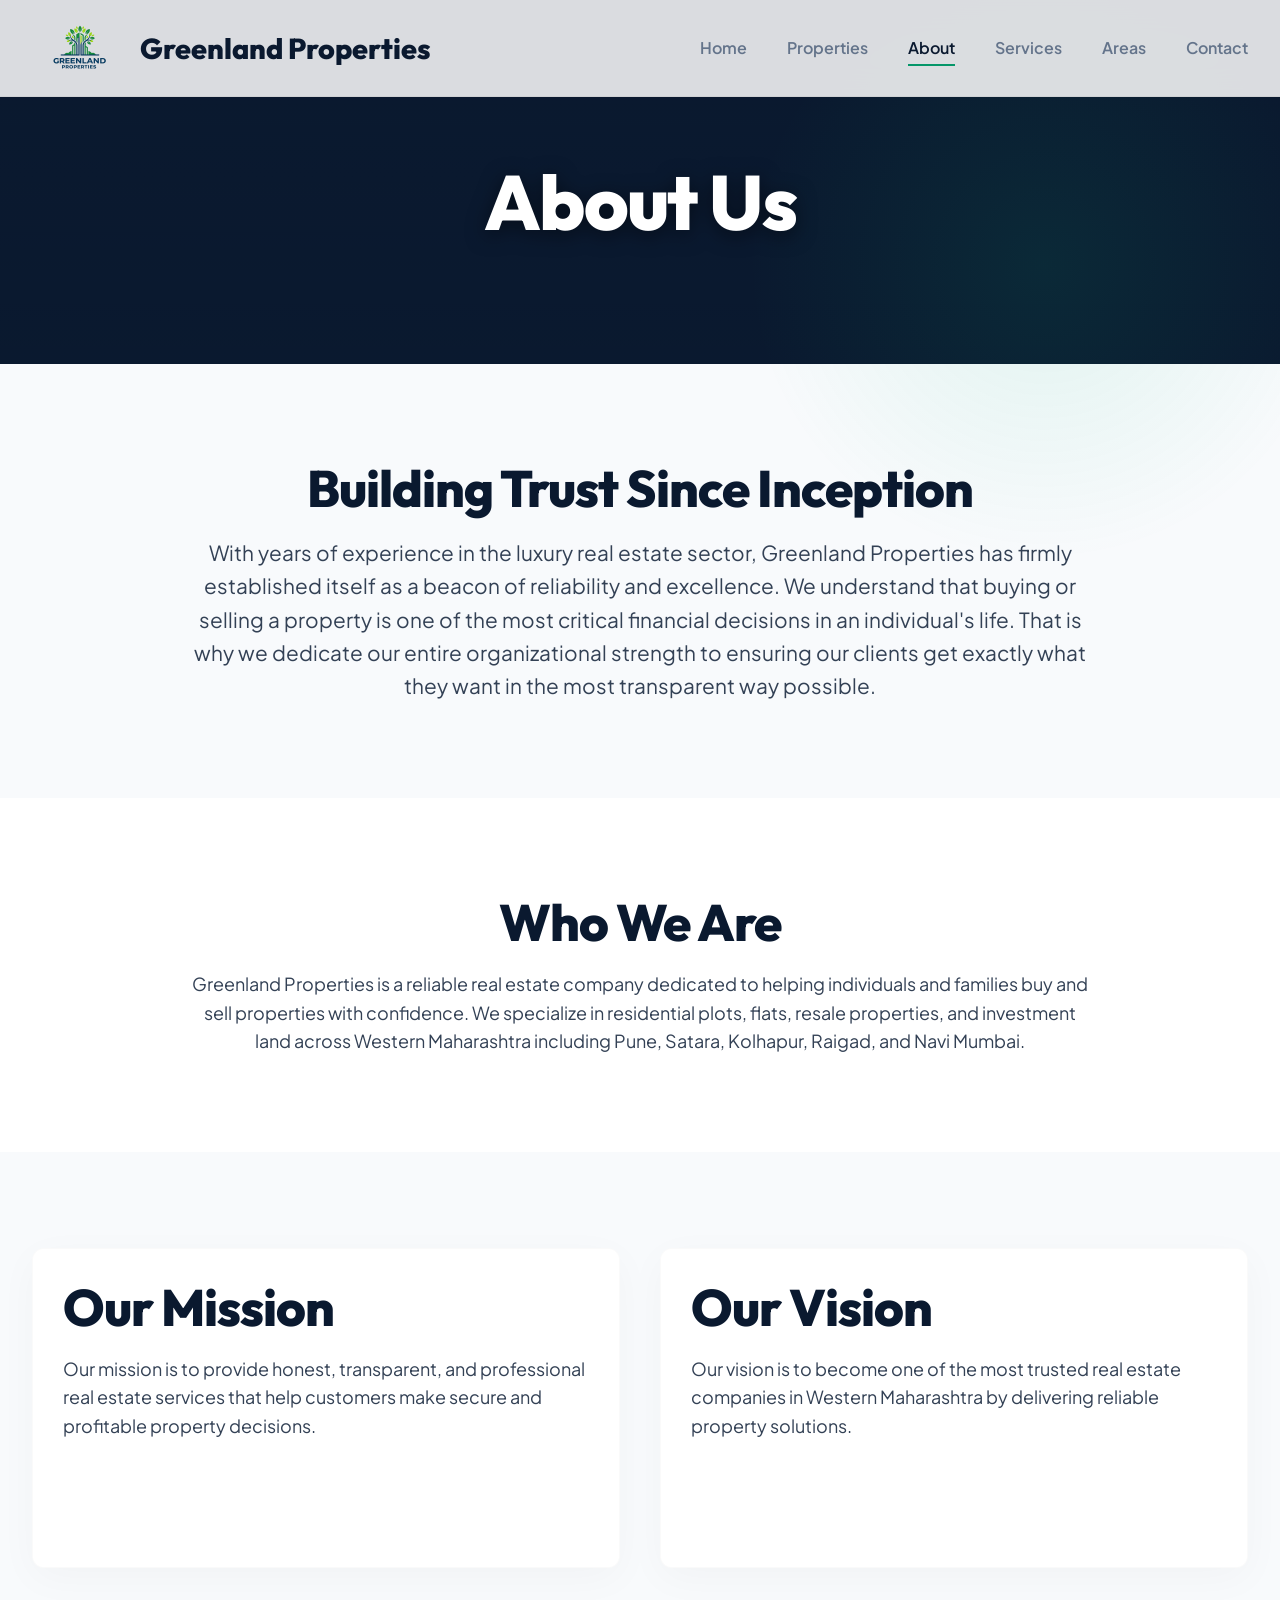
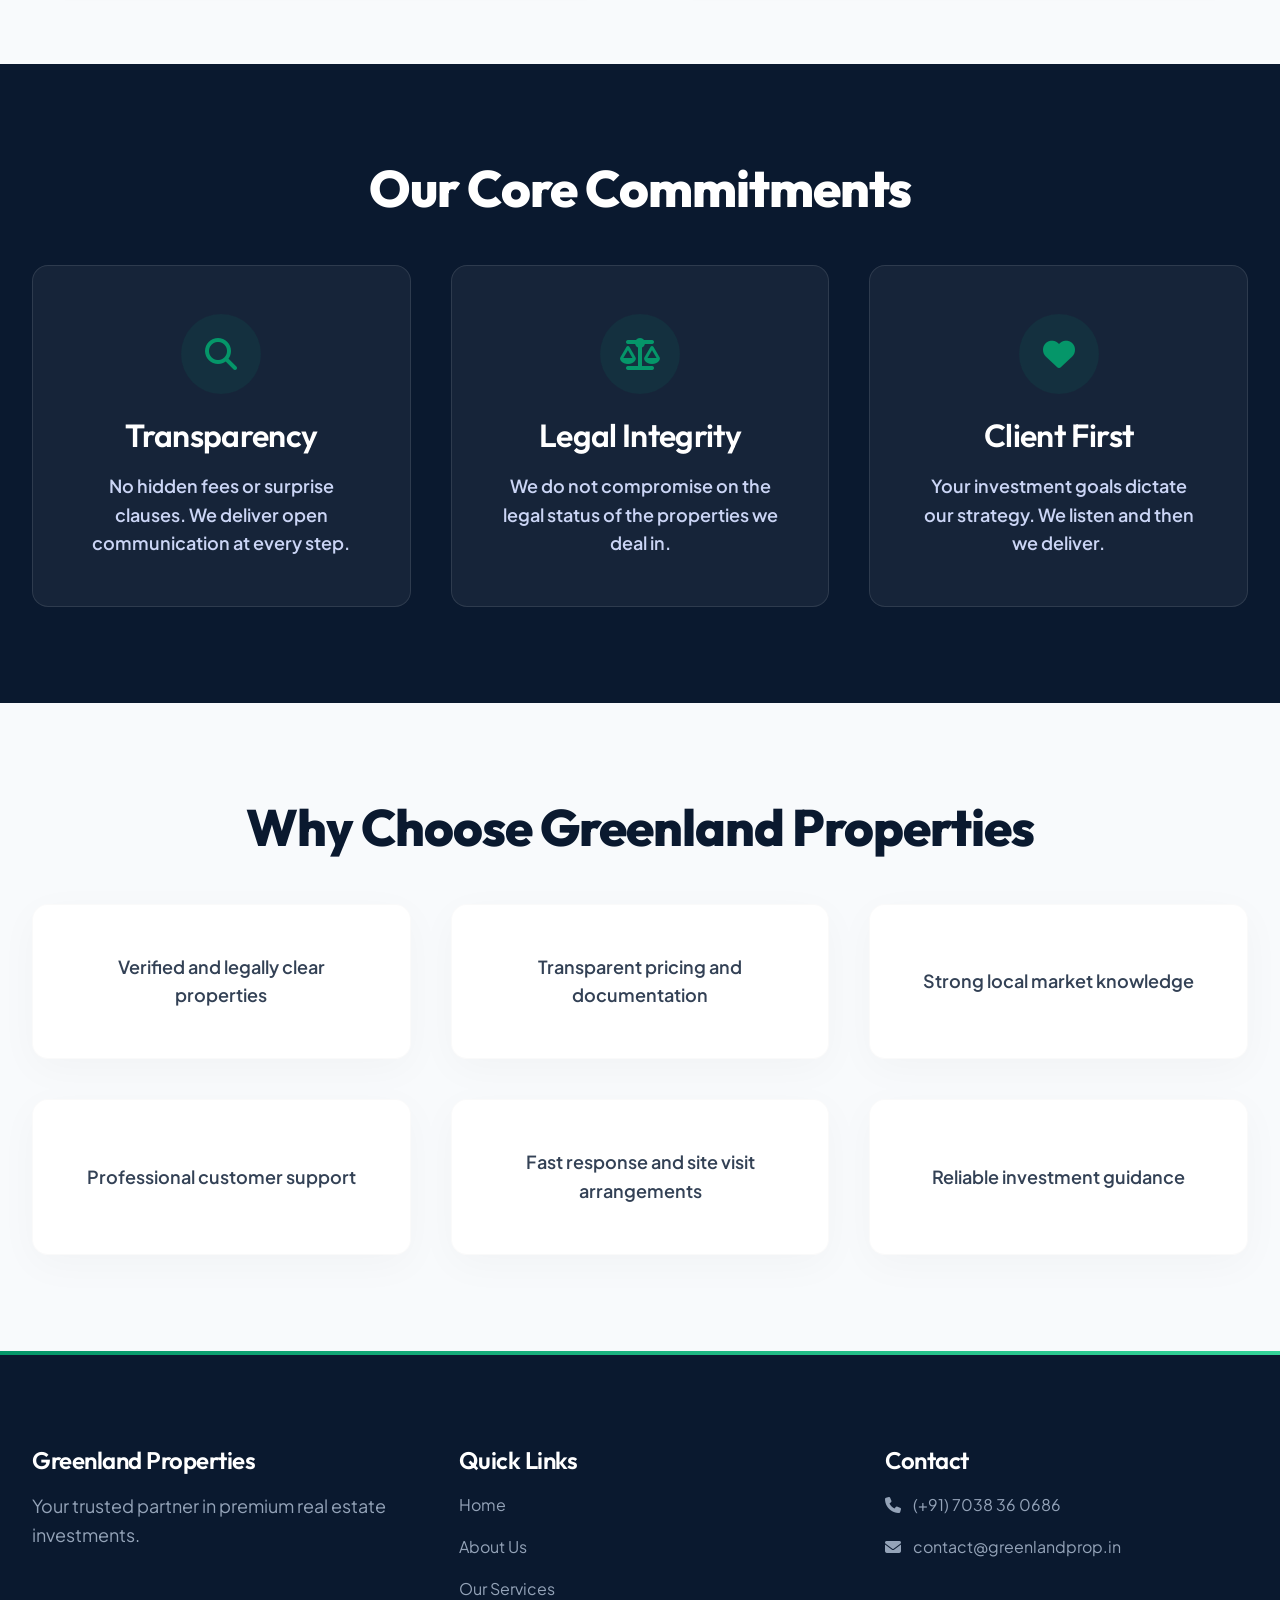
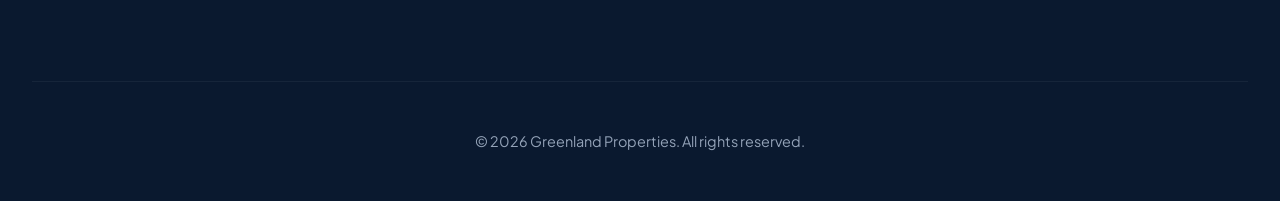
==== commit c9822a30: "Added hamburger menu, fixed some mobile issues" ====
--- a/about.html
+++ b/about.html
@@ -35,6 +35,11 @@
           <li><a href="contact.html" class="nav-link">Contact</a></li>
         </ul>
       </nav>
+      <button class="nav-toggle" id="nav-toggle" aria-label="Toggle navigation">
+        <span></span>
+        <span></span>
+        <span></span>
+      </button>
     </div>
   </header>
 
--- a/assets/css/style.css
+++ b/assets/css/style.css
@@ -25,6 +25,11 @@
   margin: 0;
   padding: 0;
   box-sizing: border-box;
+}
+
+/* Prevent horizontal scroll from absolutely-positioned decorative elements */
+html {
+  overflow-x: hidden;
 }
 
 body {
@@ -260,16 +265,22 @@
 .logo {
   display: flex;
   align-items: center;
-  gap: 1rem;
+  gap: 0.75rem;
   font-family: var(--heading-font);
   font-size: 1.8rem;
   font-weight: 800;
   color: var(--primary-dark-blue);
+  white-space: nowrap; /* prevent name wrapping to second line */
 }
 
 .brand-logo {
-  height: 3rem;
+  height: 4rem; /* slightly larger on desktop */
   width: auto;
+}
+
+/* Hamburger button — hidden on desktop, shown on mobile */
+.nav-toggle {
+  display: none;
 }
 
 .nav-menu {
@@ -539,25 +550,109 @@
 /* Responsive */
 /* ======================================= */
 @media (max-width: 768px) {
+  /* Hero fixes */
   .hero {
     padding: 8rem 0 5rem;
-  }
-
+    background-attachment: scroll; /* fixed bg causes jitter/scroll bug on iOS */
+  }
+
+  .hero::before {
+    display: none; /* 600px element overflows the mobile viewport - hide it */
+  }
+
+  /* Header */
   .header {
-    padding: 1rem;
-  }
-
+    padding: 0.75rem 1rem;
+  }
+
+  /* Shrink logo text so it never wraps */
+  .logo {
+    font-size: 1.1rem;
+    gap: 0.5rem;
+  }
+
+  .brand-logo {
+    height: 3rem;
+  }
+
+  /* ---- Hamburger button ---- */
+  .nav-toggle {
+    display: flex;
+    flex-direction: column;
+    justify-content: center;
+    gap: 5px;
+    background: none;
+    border: none;
+    cursor: pointer;
+    padding: 6px;
+    z-index: 1100;
+  }
+
+  .nav-toggle span {
+    display: block;
+    width: 26px;
+    height: 2.5px;
+    background: var(--primary-dark-blue);
+    border-radius: 2px;
+    transition: all 0.3s ease;
+  }
+
+  /* Animate to X when menu is open */
+  .nav-toggle.open span:nth-child(1) { transform: translateY(7.5px) rotate(45deg); }
+  .nav-toggle.open span:nth-child(2) { opacity: 0; transform: scaleX(0); }
+  .nav-toggle.open span:nth-child(3) { transform: translateY(-7.5px) rotate(-45deg); }
+
+  /* ---- Full-screen mobile menu ---- */
   .nav-menu {
     display: none;
-  }
-
-  /* Would need a hamburger in strict production, simplified for flow */
-  .dense-grid {
-    grid-template-columns: 1fr;
+    position: fixed;
+    inset: 0;
+    width: 100%;
+    height: 100vh;
+    background: white;
+    flex-direction: column;
+    align-items: center;
+    justify-content: center;
+    gap: 2.5rem;
+    z-index: 1050;
+  }
+
+  .nav-menu.open {
+    display: flex;
+  }
+
+  .nav-link {
+    font-size: 1.5rem;
+  }
+
+  /* ---- Dense grid: stack to single column on mobile ---- */
+  .dense-grid > * {
+    flex: 1 1 100%;
+    max-width: 100%;
   }
 
   .card {
     padding: 2rem;
+  }
+
+  /* ---- Flip cards: taller on mobile so content isn't clipped ---- */
+  .flip-card {
+    flex: 1 1 100%;
+    height: 420px;
+  }
+
+  .flip-card-inner {
+    min-height: 420px;
+  }
+
+  /* Disable CSS hover flip on touch (JS click toggle handles it instead) */
+  .flip-card:hover .flip-card-inner {
+    transform: none;
+  }
+
+  /* Contact form */
+  .contact-form {
+    padding: 2rem 1.5rem;
   }
 }
 
